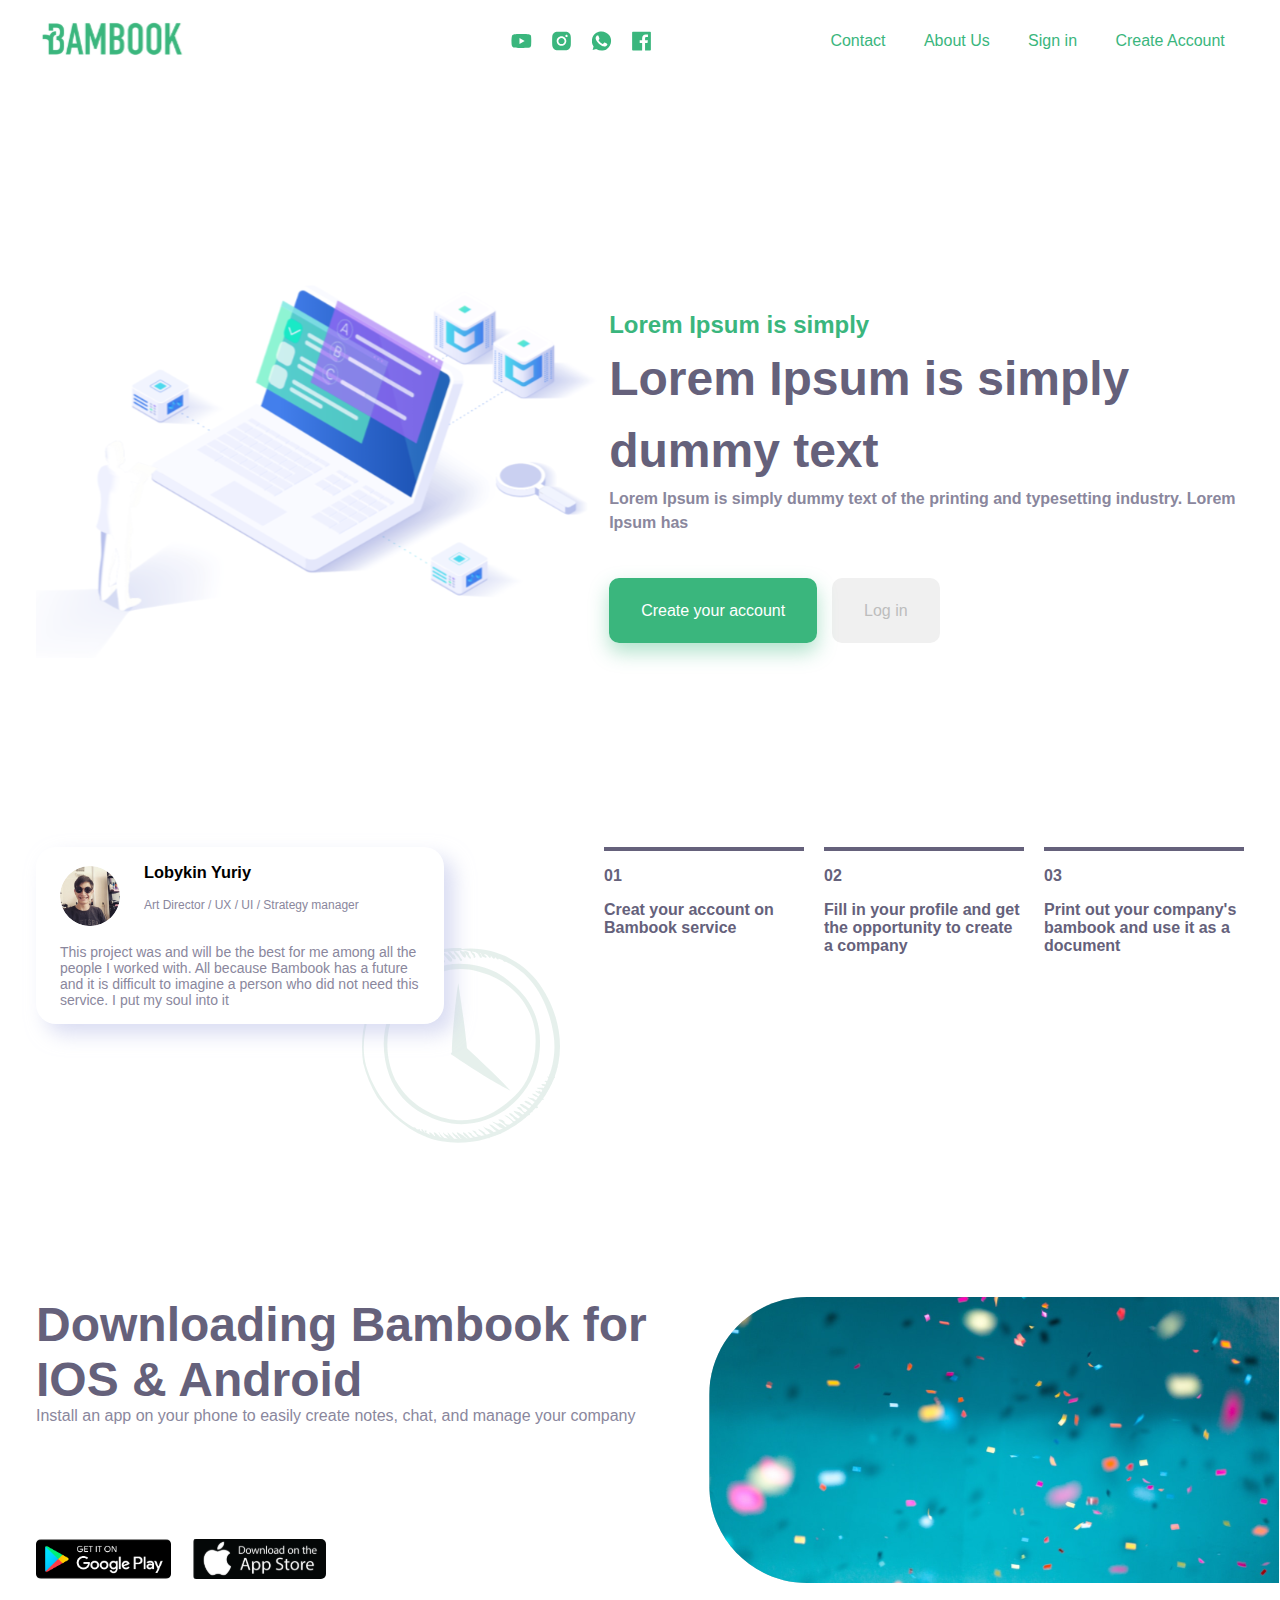
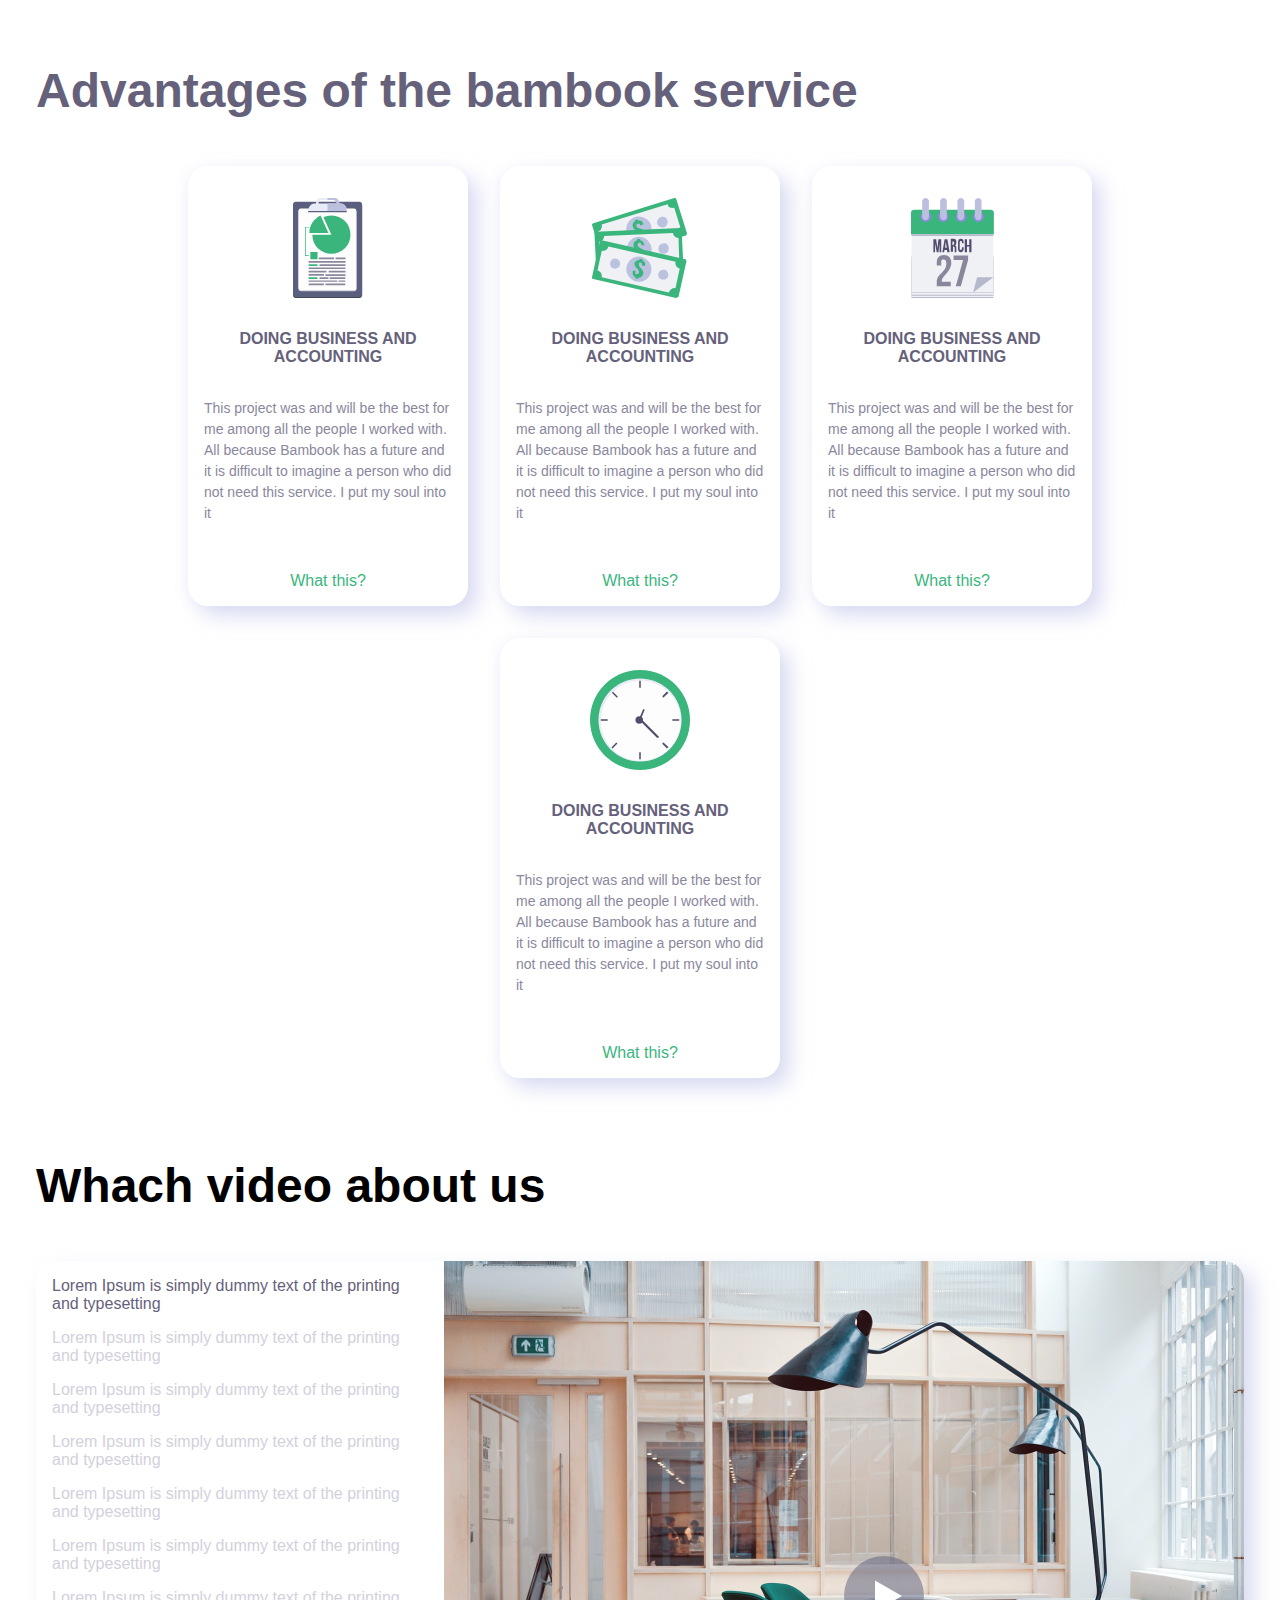
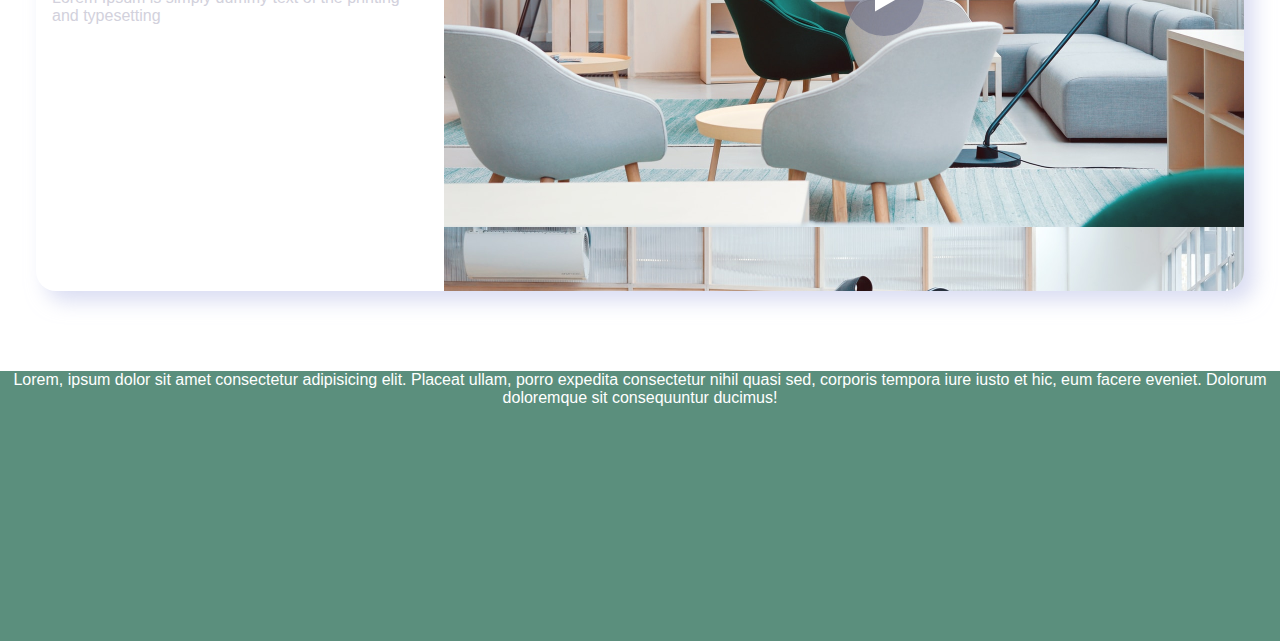
==== index.html @ 40bb2213 "First commit" ====
<!DOCTYPE html>
<html lang="pt-br">
<head>
   <meta charset="UTF-8">
   <meta http-equiv="X-UA-Compatible" content="IE=edge">
   <meta name="viewport" content="width=device-width, initial-scale=1.0">

   <link rel="stylesheet" href="css/main.css">
   <link rel="stylesheet" href="css/navbar.css">
   <link rel="stylesheet" href="css/responsive.css">

   <title>Projeto de interface WEB</title>
</head>
<body>
   <header>
      <a href="index.html" title="Home page">
         <img src="assets/logo.svg" alt="bambook"></img>
      </a>
      <ul class="social-networks">
         <li>
            <a href="#">
               <img src="assets/redes_sociais/youtube.svg" alt="Youtube">
            </a>
         </li>
         <li>
            <a href="#">
               <img src="assets/redes_sociais/instagram.svg" alt="Instagram">
            </a>
         </li>
         <li>
            <a href="#">
               <img src="assets/redes_sociais/whatsapp.svg" alt="WhatsApp">
            </a>
         </li>
         <li>
            <a href="#">
               <img src="assets/redes_sociais/facebook.svg" alt="Facebook">
            </a>
         </li>
      </ul>
      <nav>
         <ul class="menu">
            <li>
               <a href="pages/contact/contact.html">Contact</a>
            </li>
            <li>
               <a href="pages/quem_somos/quem-somos.html">About Us</a>
            </li>
            <li>
               <a href="pages/signIn/sign-in.html">Sign in</a>
            </li>
            <li>
               <a href="pages/registration/registration.html">Create Account</a>
            </li>
         </ul>
      </nav>
   </header>
   <main>
      <section id="introdution">
         <div>
            <img src="assets/image/img-main.svg" alt="Computer Digital">
         </div>
         <article class="intro-description">
            <h3>Lorem Ipsum is simply</h3>
            <h1>Lorem Ipsum is simply dummy text</h1>
            <p>Lorem Ipsum is simply dummy text of the printing and typesetting industry. Lorem Ipsum has</p>
            <div>
               <a class="create-account" href="pages/registration/registration.html">Create your account</a>
               <a class="log-in" href="pages/signIn/sign-in.html">Log in</a>
            </div>
         </article>
      </section>
      <section id="instructions">
         <article class="component-feedback">
            <div class="component-item">
               <img src="assets/image/ellipse.png" alt="foto">
               <div>
                  <h3>Lobykin Yuriy</h3>
                  <span>Art Director / UX / UI / Strategy manager</span>
               </div>
            </div>
            <p>
               This project was and will be the best for me among all the people I worked with. All because Bambook has
               a future and it is difficult to imagine a person who did not need this service. I put my soul into it
            </p>
         </article>

         <ol class="instructions-description">
            <li><span>01</span>Creat your account on Bambook service</li>
            <li><span>02</span>Fill in your profile and get the opportunity to create a company</li>
            <li><span>03</span>Print out your company's bambook and use it as a document</li>
         </ol>
      </section>
      <section id="downloading-app">
         <div>
            <h2>Downloading Bambook for IOS & Android</h2>
            <p>Install an app on your phone to easily create notes, chat, and manage your company</p>
            <div class="container-store">
               <img class="google-play" src="assets/image/download-google-play.png" alt="Downloading in Google Play">
               <img class="app-store" src="assets/apple-story.svg" alt="Downloading in App Store">
            </div>
         </div>
         <img src="assets/image/secundary-imh.svg" alt="">
      </section>
      <section id="bambook-services">
         <h2>Advantages of the bambook service</h2>
         <div>
            <article class="service-item">
               <img src="assets/img-section-advanced/img-1.svg" alt="">
               <h2>Doing business and accounting</h2>
               <p>
                  This project was and will be the best for me among all the people I worked with. All because Bambook
                  has a future and it is difficult to imagine a person who did not need this service. I put my soul into
                  it
               </p>
               <a href="#">What this?</a>
            </article>
            <article class="service-item">
               <img src="assets/img-section-advanced/img-2.svg" alt="">
               <h2>Doing business and accounting</h2>
               <p>
                  This project was and will be the best for me among all the people I worked with. All because Bambook
                  has a future and it is difficult to imagine a person who did not need this service. I put my soul into
                  it
               </p>
               <a href="#">What this?</a>
            </article>
            <article class="service-item">
               <img src="assets/img-section-advanced/img-3.svg" alt="">
               <h2>Doing business and accounting</h2>
               <p>
                  This project was and will be the best for me among all the people I worked with. All because Bambook
                  has a future and it is difficult to imagine a person who did not need this service. I put my soul into
                  it
               </p>
               <a href="#">What this?</a>
            </article>
            <article class="service-item">
               <img src="assets/img-section-advanced/img-4.svg" alt="">
               <h2>Doing business and accounting</h2>
               <p>
                  This project was and will be the best for me among all the people I worked with. All because Bambook
                  has a future and it is difficult to imagine a person who did not need this service. I put my soul into
                  it
               </p>
               <a href="#">What this?</a>
            </article>
         </div>
      </section>
      <section id="intro-video">
         <h2>Whach video about us</h2>
         <div>
            <article>
               <p>Lorem Ipsum is simply dummy text of the printing and typesetting</p>
               <p>Lorem Ipsum is simply dummy text of the printing and typesetting</p>
               <p>Lorem Ipsum is simply dummy text of the printing and typesetting</p>
               <p>Lorem Ipsum is simply dummy text of the printing and typesetting</p>
               <p>Lorem Ipsum is simply dummy text of the printing and typesetting</p>
               <p>Lorem Ipsum is simply dummy text of the printing and typesetting</p>
               <p>Lorem Ipsum is simply dummy text of the printing and typesetting</p>
            </article>
            <div class="video">
            </div>
         </div>
      </section>
   </main>
   <footer>
      <p>
         Lorem, ipsum dolor sit amet consectetur adipisicing elit. Placeat ullam, porro expedita consectetur nihil quasi
         sed, corporis tempora iure iusto et hic, eum facere eveniet. Dolorum doloremque sit consequuntur ducimus!
      </p>
   </footer>
</body>
</html>
---- css/main.css ----
:root {
   --bg-buttons: #3ab67d;
   --title-color: #65617b;
   --subtitle-color: #2a3a59;
   --link-color: #3ab67d;
   --paraghaph-color: #8a879d;
   --paraghaph-disable: #d2d1dc;
}
/* =====================> INTRO <================== */
#introdution {
   display: flex;
   align-items: center;
   min-height: 85vh;
}

#introdution > div {
   width: 60%;
}

.intro-description {
   line-height: 1.5;
}

.intro-description h3 {
   color: var(--link-color);
   font-size: 1.5rem;
}

.intro-description h1 {
   color: var(--title-color);
   font-size: 3rem;
}

.intro-description p {
   font-weight: bold;
}

.intro-description div {
   margin-top: 4rem;
}

.create-account,
.log-in {
   padding: 1.5rem 2rem;
   background: var(--bg-buttons);
   border-radius: 10px;
   color: white;
   font-weight: 500;
}

.create-account {
   box-shadow: 0px 9px 20px rgba(58, 182, 125, 0.4);
   margin-right: 0.65rem;
   position: relative;
}

.create-account::before {
   content: '';
   display: block;
   position: absolute;
   width: 100%;
   height: 100%;
   inset: 0;
   border-radius: 10px;
   background: #00ff8825;
   transform: translateY(-50%) scaleY(0);
   transition: .2s;
}

.create-account:hover::before {
   transform: translateY(0) scaleY(1);
}

.log-in {
   background: #f0f0f0;
   color: #bdbdbd;
   transition: 0.2s;
}

.log-in:hover {
   color: #777777;
   background: #e9e9e9;
}

/* ===================> INSTRUCTIONS <=================== */
#instructions {
   display: flex;
   justify-content: space-between;
   min-height: 50vh;
   column-gap: 10rem;
}

.component-feedback {
   width: 80%;
   height: max-content;
   padding: 1rem 1.5rem;
   box-shadow: 10px 10px 20px rgba(192, 197, 233, 0.6);
   border-radius: 20px;
   background: #fff;
   font-size: 0.875rem;
}

.component-item {
   display: flex;
   align-items: center;
   margin-bottom: 1rem;
   position: relative;
}

.component-item img {
   border-radius: 100%;
}

.component-item div {
   margin-left: 1.5rem;
}

.component-item span {
   font-size: 0.75rem;
   color: var(--paraghaph-color);
}

.component-item::before {
   content: url(../assets/image/clock.svg);
   display: block;
   position: absolute;
   right: -140px;
   top: 85px;
   z-index: -1;
}

#instructions ol {
   display: flex;
   list-style: none;
   font-weight: bold;
   color: #65617b;
}

#instructions ol li {
   border-top: 4px solid #65617b;
   width: 200px;
}

#instructions ol li:not(:last-child) {
   margin-right: 20px;
}

#instructions span {
   display: block;
   margin: 1rem 0;
}

/* ===============> AREA DOWNLOAD <============== */
#downloading-app {
   display: flex;
   min-height: 30vh;
}

#downloading-app > div {
   display: flex;
   flex-direction: column;
}

.container-store {
   margin-top: auto;
}

.google-play {
   margin-right: 1rem;
}

.google-play,
.app-store {
   width: 135px;
   height: 40px;
   object-fit: cover;
   border-radius: 5px;
}

#downloading-app h2 {
   font-size: 3rem;
   color: var(--title-color);
}

#downloading-app > img {
   transform: translateX(2.2rem);
}

/* ===================> BAMBOOK SERVICES <================ */
#bambook-services {
   min-height: 80vh;
   margin: 5rem 0;
}

#bambook-services div {
   display: flex;
   justify-content: center;
   gap: 2rem;
   flex-wrap: wrap;
   margin: 3rem 0;
}

#bambook-services > h2 {
   font-size: 48px;
   color: var(--title-color);
}

.service-item {
   max-width: 280px;
   height: max-content;
   background: #fff;
   box-shadow: 10px 10px 20px rgba(192, 197, 233, 0.6),
      -5px 0 10px rgba(192, 197, 233, 0.11);
   border-radius: 20px;
   overflow: hidden;
   will-change: contents;
   transition: transform 0.3s;
}

.service-item:hover {
   transform: translateZ(0);
   backface-visibility: hidden;
   transform: scale(1.03);
}

.service-item img {
   display: block;
   margin: 0 auto;
   margin-top: 2rem;
}

.service-item h2 {
   text-transform: uppercase;
   color: var(--title-color);
   font-size: 1rem;
   margin: 2rem 0;
   text-align: center;
}

.service-item p {
   font-size: 0.875rem;
   line-height: 1.5;
   margin: 0 1rem;
}

.service-item a {
   display: block;
   margin-top: 2rem;
   padding: 1rem;
   text-align: center;
   color: var(--bg-buttons);
   transition: 0.3s;
}

.service-item:hover a {
   background: var(--bg-buttons);
   color: #fff;
}

/* =====================> INTRO VIDEO <===================== */
#intro-video {
   display: flex;
   flex-direction: column;
}

#intro-video h2 {
   font-size: 48px;
   margin-bottom: 3rem;
}

#intro-video > div {
   display: flex;
   background: #fff;
   box-shadow: 10px 10px 20px rgba(192, 197, 233, 0.6);
   border-radius: 20px;
   overflow: hidden;
   min-height: 70vh;
}

#intro-video p {
   margin: 1rem;
   color: #65617b;
}

#intro-video p:not(:first-child) {
   color: var(--paraghaph-disable);
}

.video {
   display: block;
   min-height: 100%;
   width: 80%;
   background: url('../assets/image/video-img.svg');
   position: relative;
}

.video::before {
   content: url('../assets/image/icons/play-video.svg');
   display: block;
   position: absolute;
   inset: 50%;
   transform: translateY(-20px);
   cursor: pointer;
}

/* ================> FOOTER <============== */
footer {
   height: 30vh;
   background: #5b8f7d;
   text-align: center;
   margin-top: 5rem;
}

footer p {
   color: #fff;
}
---- css/navbar.css ----
:root {
   --link-color: #3ab67d;
}

/* =================> RESET CSS <================== */
* {
   margin: 0;
   padding: 0;
   box-sizing: border-box;
}

p {
   color: var(--paraghaph-color);
}

a {
   text-decoration: none;
}

body {
   font-family: Arial, Helvetica, sans-serif;
}

img {
   max-width: 100%;
}

header,
main {
   margin: 1rem 2.25rem;
}

header,
header nav,
header ul {
   display: flex;
   align-items: center;
   list-style: none;
}
/* ====================> MENU <===================== */
header {
   justify-content: space-between;
}

header a {
   color: var(--link-color);
}

.social-networks {
   transform: translateX(50%);
}

.social-networks li {
   margin: 0 0.625rem;
}

.menu li {
   margin: 0 1.2rem;
   position: relative;
}

.menu li::after {
   content: '';
   display: block;
   position: absolute;
   height: 2px;
   width: 0;
   margin-top: .5rem;
   background: var(--link-color);
   transition: width .4s;
}

.menu li:hover::after {
   width: 80%;
}

header ul img {
   vertical-align: middle;
}
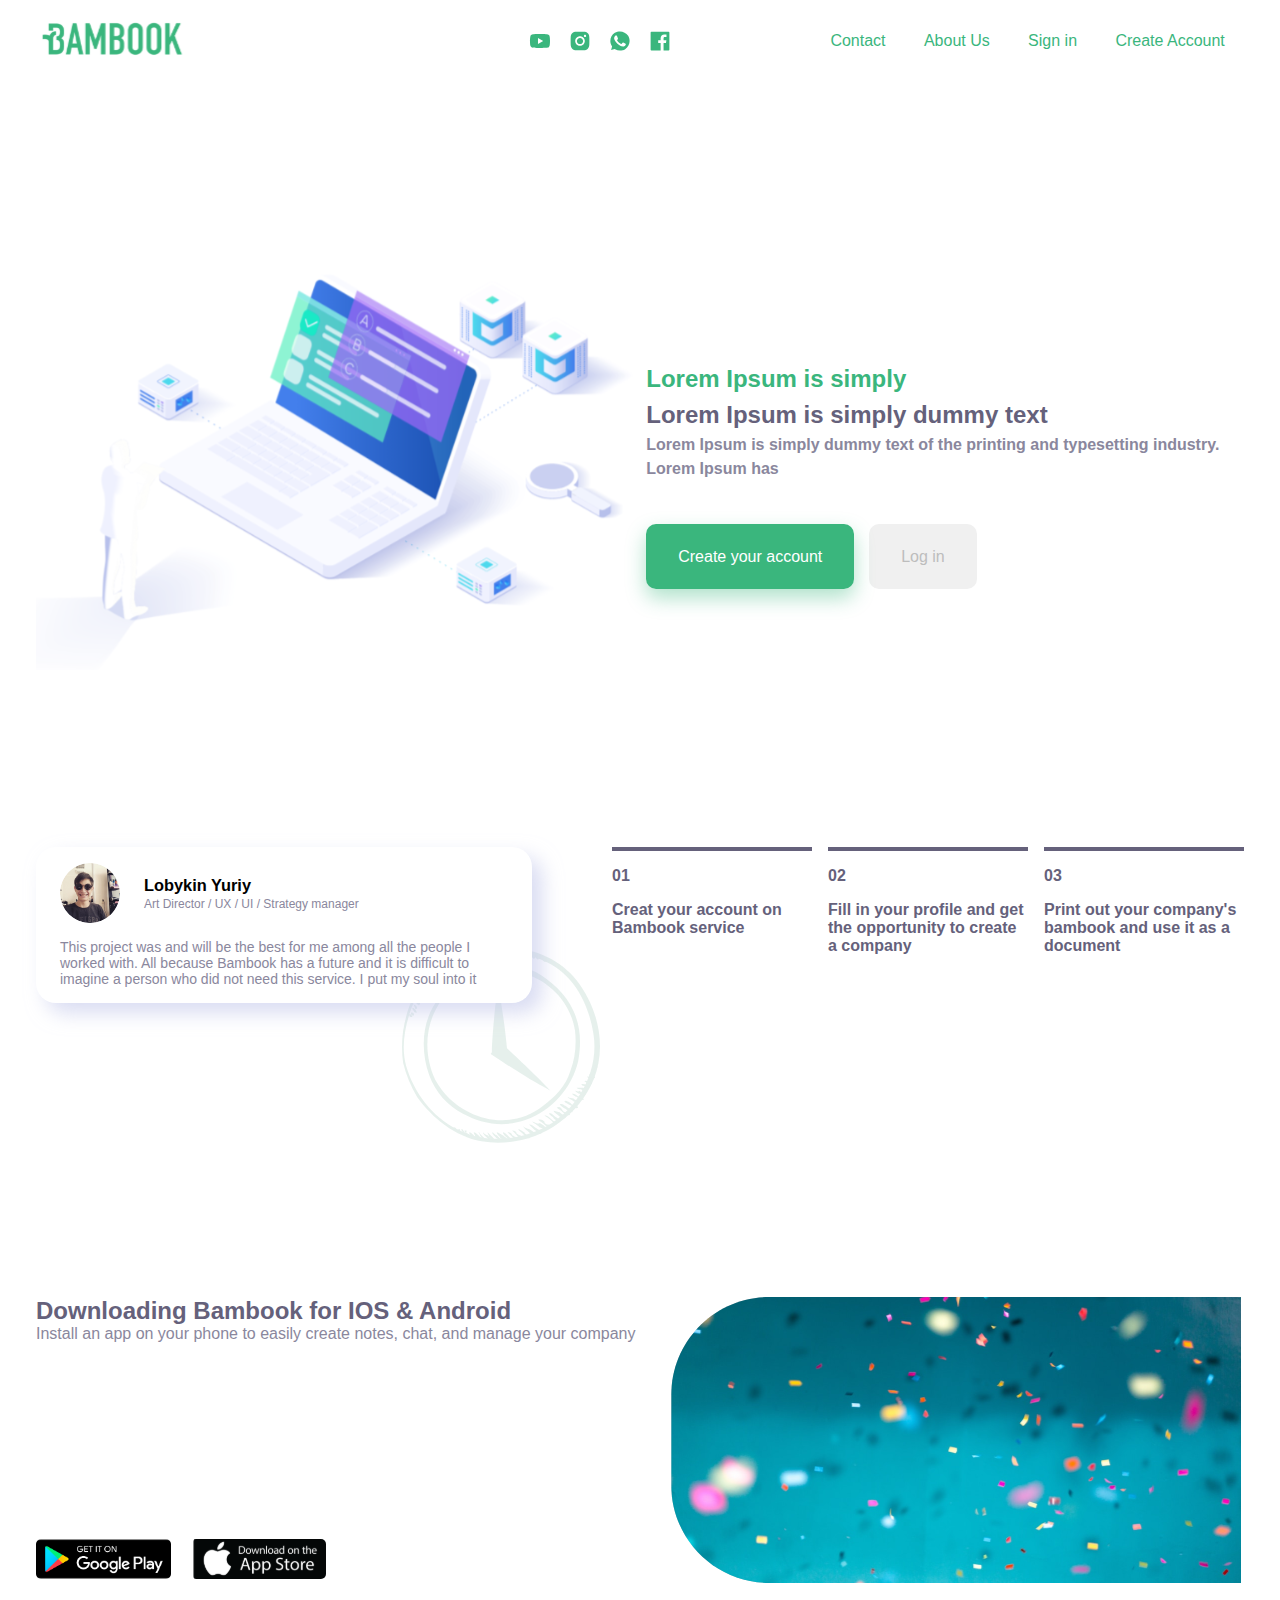
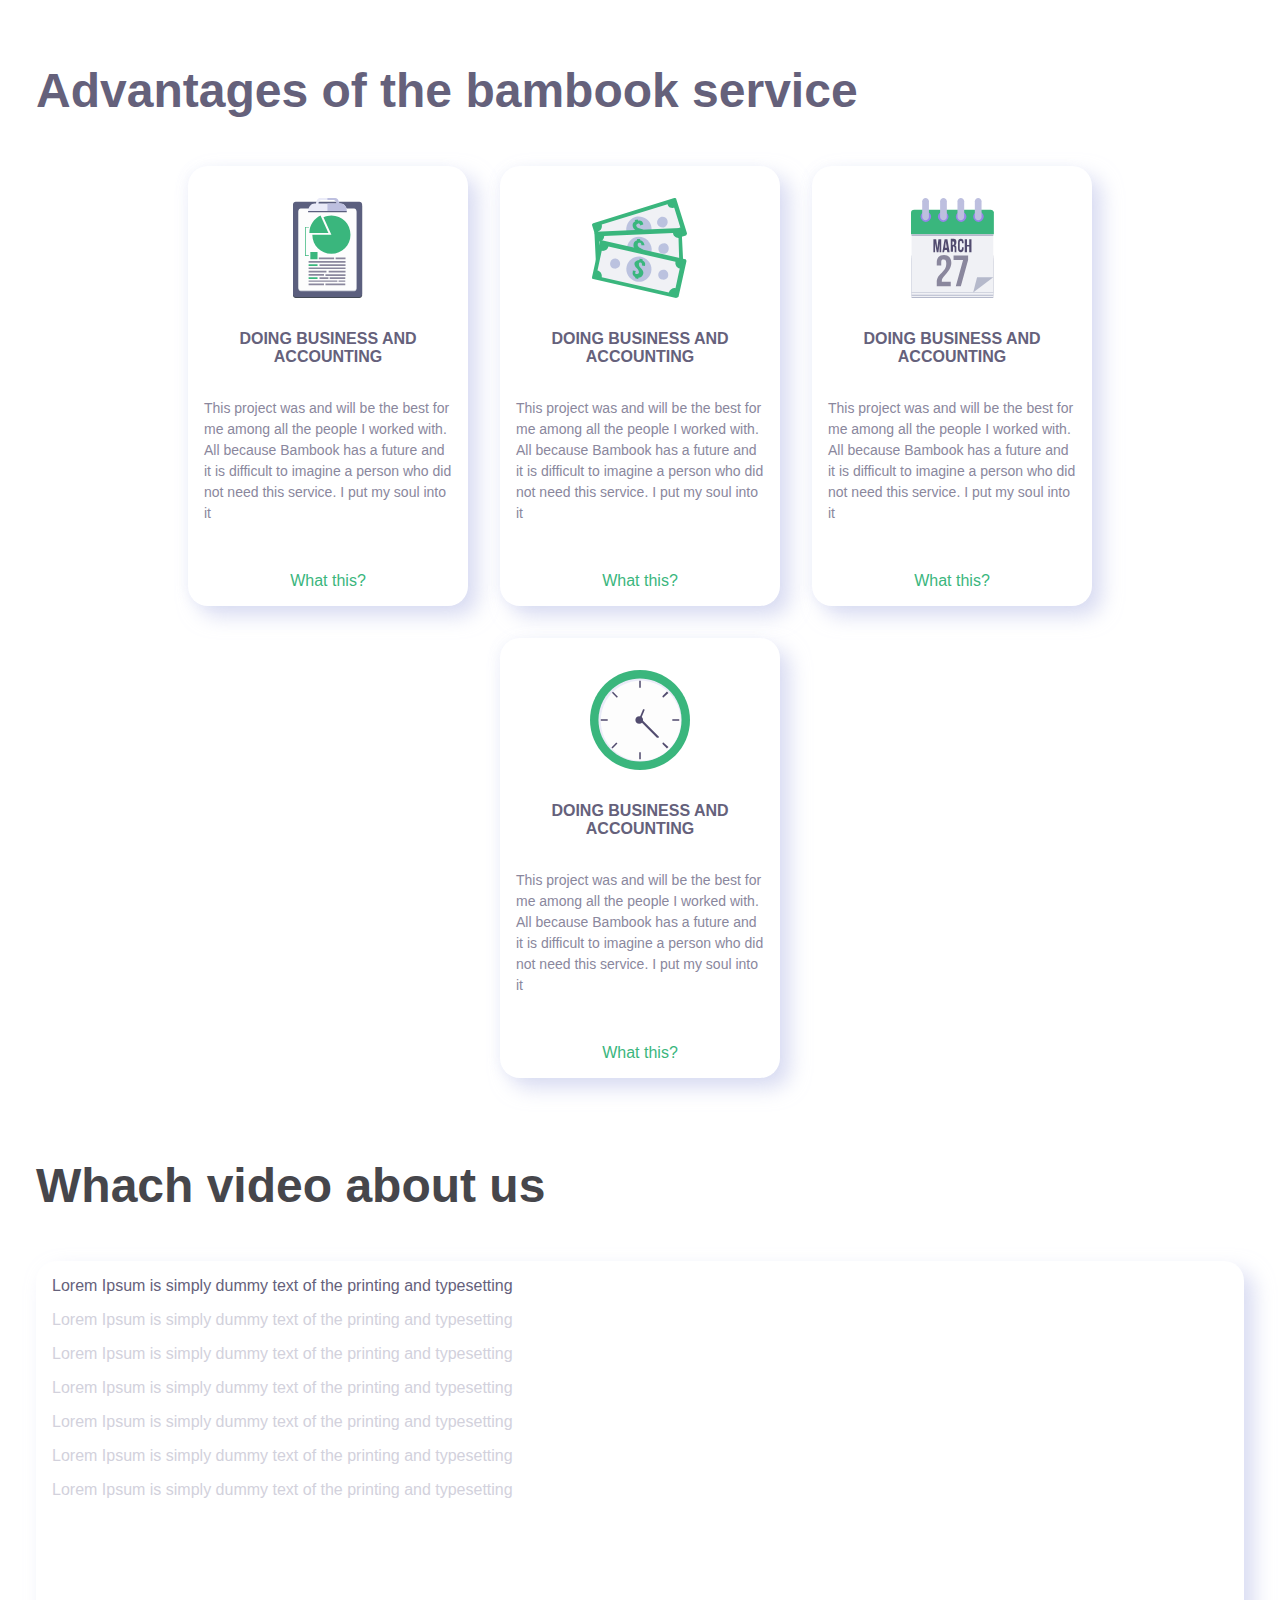
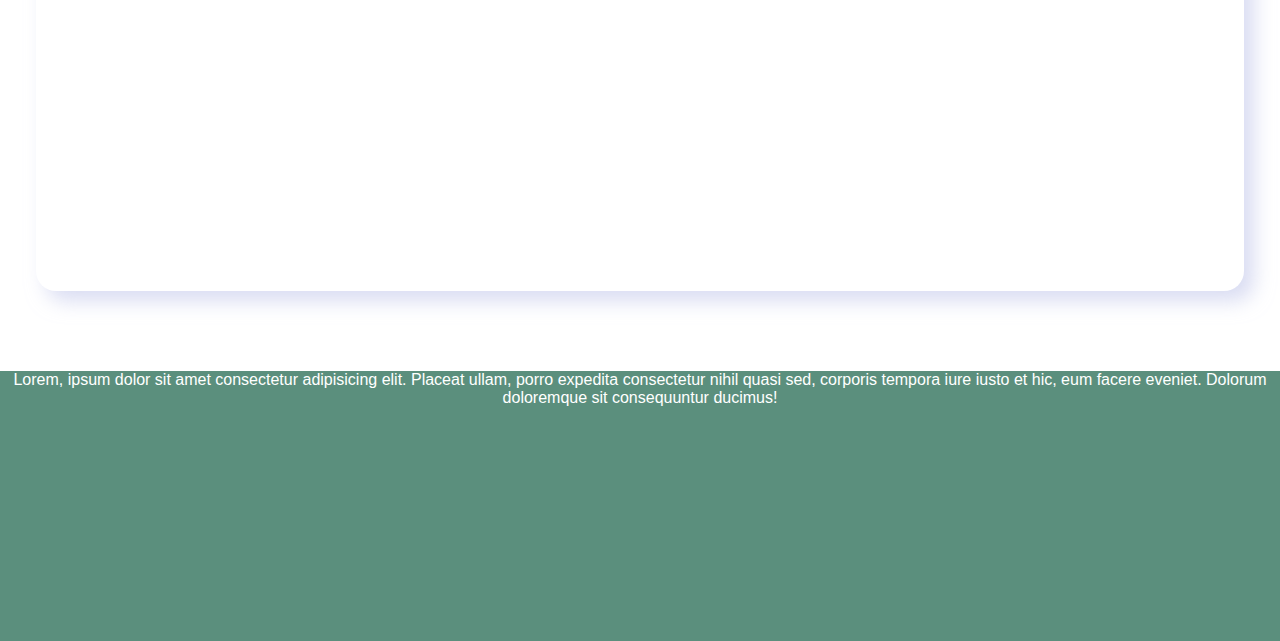
==== commit 36176bc5: "index.html added responsive" ====
--- a/index.html
+++ b/index.html
@@ -1,5 +1,6 @@
 <!DOCTYPE html>
 <html lang="pt-br">
+
 <head>
    <meta charset="UTF-8">
    <meta http-equiv="X-UA-Compatible" content="IE=edge">
@@ -7,53 +8,57 @@
 
    <link rel="stylesheet" href="css/main.css">
    <link rel="stylesheet" href="css/navbar.css">
-   <link rel="stylesheet" href="css/responsive.css">
+   <link rel="stylesheet" href="css/main-responsive.css">
 
    <title>Projeto de interface WEB</title>
 </head>
+
 <body>
    <header>
       <a href="index.html" title="Home page">
          <img src="assets/logo.svg" alt="bambook"></img>
       </a>
-      <ul class="social-networks">
-         <li>
-            <a href="#">
-               <img src="assets/redes_sociais/youtube.svg" alt="Youtube">
-            </a>
-         </li>
-         <li>
-            <a href="#">
-               <img src="assets/redes_sociais/instagram.svg" alt="Instagram">
-            </a>
-         </li>
-         <li>
-            <a href="#">
-               <img src="assets/redes_sociais/whatsapp.svg" alt="WhatsApp">
-            </a>
-         </li>
-         <li>
-            <a href="#">
-               <img src="assets/redes_sociais/facebook.svg" alt="Facebook">
-            </a>
-         </li>
-      </ul>
       <nav>
-         <ul class="menu">
-            <li>
-               <a href="pages/contact/contact.html">Contact</a>
-            </li>
-            <li>
-               <a href="pages/quem_somos/quem-somos.html">About Us</a>
-            </li>
-            <li>
-               <a href="pages/signIn/sign-in.html">Sign in</a>
-            </li>
-            <li>
-               <a href="pages/registration/registration.html">Create Account</a>
-            </li>
-         </ul>
+         <section class="wrapper">
+            <ul class="social-networks">
+               <li>
+                  <a href="#">
+                     <img src="assets/redes_sociais/youtube.svg" alt="Youtube">
+                  </a>
+               </li>
+               <li>
+                  <a href="#">
+                     <img src="assets/redes_sociais/instagram.svg" alt="Instagram">
+                  </a>
+               </li>
+               <li>
+                  <a href="#">
+                     <img src="assets/redes_sociais/whatsapp.svg" alt="WhatsApp">
+                  </a>
+               </li>
+               <li>
+                  <a href="#">
+                     <img src="assets/redes_sociais/facebook.svg" alt="Facebook">
+                  </a>
+               </li>
+            </ul>
+            <ul class="menu">
+               <li>
+                  <a href="pages/contact/contact.html">Contact</a>
+               </li>
+               <li>
+                  <a href="pages/quem_somos/quem-somos.html">About Us</a>
+               </li>
+               <li>
+                  <a href="pages/signIn/sign-in.html">Sign in</a>
+               </li>
+               <li>
+                  <a href="pages/registration/registration.html">Create Account</a>
+               </li>
+            </ul>
+         </section>
       </nav>
+      <div id="hamburguer"></div>
    </header>
    <main>
       <section id="introdution">
@@ -159,8 +164,7 @@
                <p>Lorem Ipsum is simply dummy text of the printing and typesetting</p>
                <p>Lorem Ipsum is simply dummy text of the printing and typesetting</p>
             </article>
-            <div class="video">
-            </div>
+            <iframe class="video" width="560" src="https://www.youtube.com/embed/XglN2D2nZUE" title="YouTube video player" frameborder="0" allow="accelerometer; autoplay; clipboard-write; encrypted-media; gyroscope; picture-in-picture" allowfullscreen></iframe>
          </div>
       </section>
    </main>
@@ -170,5 +174,7 @@
          sed, corporis tempora iure iusto et hic, eum facere eveniet. Dolorum doloremque sit consequuntur ducimus!
       </p>
    </footer>
+
+   <script src="js/navbar.js"></script>
 </body>
 </html>--- a/css/main.css
+++ b/css/main.css
@@ -6,6 +6,13 @@
    --paraghaph-color: #8a879d;
    --paraghaph-disable: #d2d1dc;
 }
+
+/* ==============> TITLES <=================== */
+#downloading-app h2,
+.intro-description h1 {
+   font-size: min(6.5vw, 1.5rem);
+}
+
 /* =====================> INTRO <================== */
 #introdution {
    display: flex;
@@ -23,12 +30,11 @@
 
 .intro-description h3 {
    color: var(--link-color);
-   font-size: 1.5rem;
+   font-size: min(4vw, 1.5rem);
 }
 
 .intro-description h1 {
    color: var(--title-color);
-   font-size: 3rem;
 }
 
 .intro-description p {
@@ -46,6 +52,7 @@
    border-radius: 10px;
    color: white;
    font-weight: 500;
+   text-align: center;
 }
 
 .create-account {
@@ -87,11 +94,10 @@
    display: flex;
    justify-content: space-between;
    min-height: 50vh;
-   column-gap: 10rem;
+   column-gap: 5rem;
 }
 
 .component-feedback {
-   width: 80%;
    height: max-content;
    padding: 1rem 1.5rem;
    box-shadow: 10px 10px 20px rgba(192, 197, 233, 0.6);
@@ -105,6 +111,7 @@
    align-items: center;
    margin-bottom: 1rem;
    position: relative;
+   width: 400px;
 }
 
 .component-item img {
@@ -129,23 +136,20 @@
    z-index: -1;
 }
 
-#instructions ol {
+.instructions-description {
    display: flex;
    list-style: none;
    font-weight: bold;
    color: #65617b;
-}
-
-#instructions ol li {
+   column-gap: 1rem;
+}
+
+.instructions-description li {
    border-top: 4px solid #65617b;
    width: 200px;
 }
 
-#instructions ol li:not(:last-child) {
-   margin-right: 20px;
-}
-
-#instructions span {
+.instructions-description span {
    display: block;
    margin: 1rem 0;
 }
@@ -178,7 +182,6 @@
 }
 
 #downloading-app h2 {
-   font-size: 3rem;
    color: var(--title-color);
 }
 
@@ -201,7 +204,7 @@
 }
 
 #bambook-services > h2 {
-   font-size: 48px;
+   font-size: min(6.5vw, 48px);
    color: var(--title-color);
 }
 
@@ -264,13 +267,14 @@
 }
 
 #intro-video h2 {
-   font-size: 48px;
+   font-size: min(6.5vw, 48px);
    margin-bottom: 3rem;
+   color: rgb(70, 70, 75);
 }
 
 #intro-video > div {
    display: flex;
-   background: #fff;
+   justify-content: space-between;
    box-shadow: 10px 10px 20px rgba(192, 197, 233, 0.6);
    border-radius: 20px;
    overflow: hidden;
@@ -284,23 +288,6 @@
 
 #intro-video p:not(:first-child) {
    color: var(--paraghaph-disable);
-}
-
-.video {
-   display: block;
-   min-height: 100%;
-   width: 80%;
-   background: url('../assets/image/video-img.svg');
-   position: relative;
-}
-
-.video::before {
-   content: url('../assets/image/icons/play-video.svg');
-   display: block;
-   position: absolute;
-   inset: 50%;
-   transform: translateY(-20px);
-   cursor: pointer;
 }
 
 /* ================> FOOTER <============== */
--- a/css/navbar.css
+++ b/css/navbar.css
@@ -31,12 +31,13 @@
 }
 
 header,
-header nav,
-header ul {
+header ul,
+.wrapper {
    display: flex;
    align-items: center;
    list-style: none;
 }
+
 /* ====================> MENU <===================== */
 header {
    justify-content: space-between;
@@ -44,36 +45,148 @@
 
 header a {
    color: var(--link-color);
+   min-width: 80px;
 }
 
-.social-networks {
-   transform: translateX(50%);
+header nav {
+   width: 60%;
 }
 
 .social-networks li {
    margin: 0 0.625rem;
 }
 
+.menu {
+   margin-left: auto;
+}
+
 .menu li {
    margin: 0 1.2rem;
+   text-align: center;
    position: relative;
 }
 
-.menu li::after {
+.menu a {
+   width: 100%;
+}
+
+.menu a::after {
    content: '';
    display: block;
    position: absolute;
    height: 2px;
    width: 0;
-   margin-top: .5rem;
+   margin-top: 0.3rem;
    background: var(--link-color);
-   transition: width .4s;
+   opacity: 0;
+   transition: 0.3s;
 }
 
-.menu li:hover::after {
+.menu a:hover::after {
    width: 80%;
+   opacity: 1;
 }
 
 header ul img {
    vertical-align: middle;
 }
+
+/* ==============> ICON MENU HAMBURGUER <============== */
+#hamburguer {
+   display: none;
+   position: relative;
+   width: 35px;
+   height: 40px;
+   border-top: 2px solid #3ab67d;
+   margin: 5px;
+   cursor: pointer;
+   transform: translateY(25%);
+   transition: 0.3s;
+   z-index: 10;
+}
+
+#hamburguer.animate {
+   border-top-color: transparent;
+}
+
+#hamburguer::after,
+#hamburguer::before {
+   content: '';
+   display: block;
+   position: relative;
+   width: 35px;
+   height: 2px;
+   background: #3ab67d;
+   margin-top: 7px;
+   transition: 0.3s;
+}
+
+#hamburguer.animate::after {
+   transform: rotate(135deg);
+   top: -9px;
+}
+
+#hamburguer.animate::before {
+   margin-top: 10px;
+   transform: rotate(45deg);
+}
+
+/* ===============> RESPONSIVE <=============== */
+@media screen and (max-width: 1100px) {
+   header,
+   main {
+      margin: 1rem;
+   }
+
+   header nav {
+      width: auto;
+   }
+
+   #hamburguer {
+      display: block;
+   }
+
+   .wrapper {
+      flex-direction: column;
+      position: fixed;
+      top: 0;
+      right: 0;
+      row-gap: 3rem;
+      background: #fff;
+      width: 100vw;
+      height: 100vh;
+      padding: 4rem 0;
+      transform: translateX(50%) scaleX(0);
+      transition: 0.3s;
+      z-index: 2;
+   }
+
+   .wrapper.active {
+      transform: translateX(0) scaleX(1);
+   }
+
+   .menu {
+      flex-direction: column;
+      justify-content: center;
+      row-gap: 2rem;
+      width: 100vw;
+      height: 100vh;
+      padding: 4rem 0;
+      font-size: 1.125rem;
+      order: -1;
+   }
+
+   .menu li,
+   .menu a {
+      display: block;
+      width: 100%;
+   }
+
+   .menu a {
+      padding: 0.5rem 0;
+   }
+
+   .menu a::after {
+      display: none;
+   }
+}
--- a/css/main-responsive.css
+++ b/css/main-responsive.css
@@ -0,0 +1,82 @@
+@media screen and (max-width: 1100px) {
+   p {
+      font-size: 0.75rem;
+   }
+
+   #introdution {
+      flex-direction: column;
+   }
+
+   #introdution > div {
+      width: 100%;
+   }
+
+   .intro-description div {
+      display: flex;
+      margin-bottom: 1rem;
+   }
+
+   .create-account,
+   .log-in {
+      padding: 1rem 2rem;
+      font-size: 12px;
+      width: max-content;
+   }
+
+   #instructions {
+      flex-direction: column-reverse;
+      row-gap: 4rem;
+   }
+
+   .instructions-description {
+      flex-direction: column;
+      align-items: center;
+      row-gap: 1rem;
+   }
+
+   .component-feedback {
+      margin-bottom: 4rem;
+   }
+
+   .component-item::before {
+      display: none;
+   }
+
+   #downloading-app {
+      flex-direction: column;
+   }
+
+   #downloading-app > div {
+      row-gap: 1.5rem;
+   }
+
+   #downloading-app > img {
+      display: none;
+   }
+}
+
+@media screen and (max-width: 500px) {
+   .create-account {
+      flex-grow: 2;
+   }
+
+   .log-in {
+      flex-grow: 1;
+   }
+
+   .component-feedback {
+      width: 100%;
+   }
+
+   #intro-video > div {
+      flex-direction: column;
+      align-items: center;
+   }
+
+   .video {
+      display: block;
+      width: 95%;
+      height: 200px;
+      border-radius: 20px;
+   }
+}